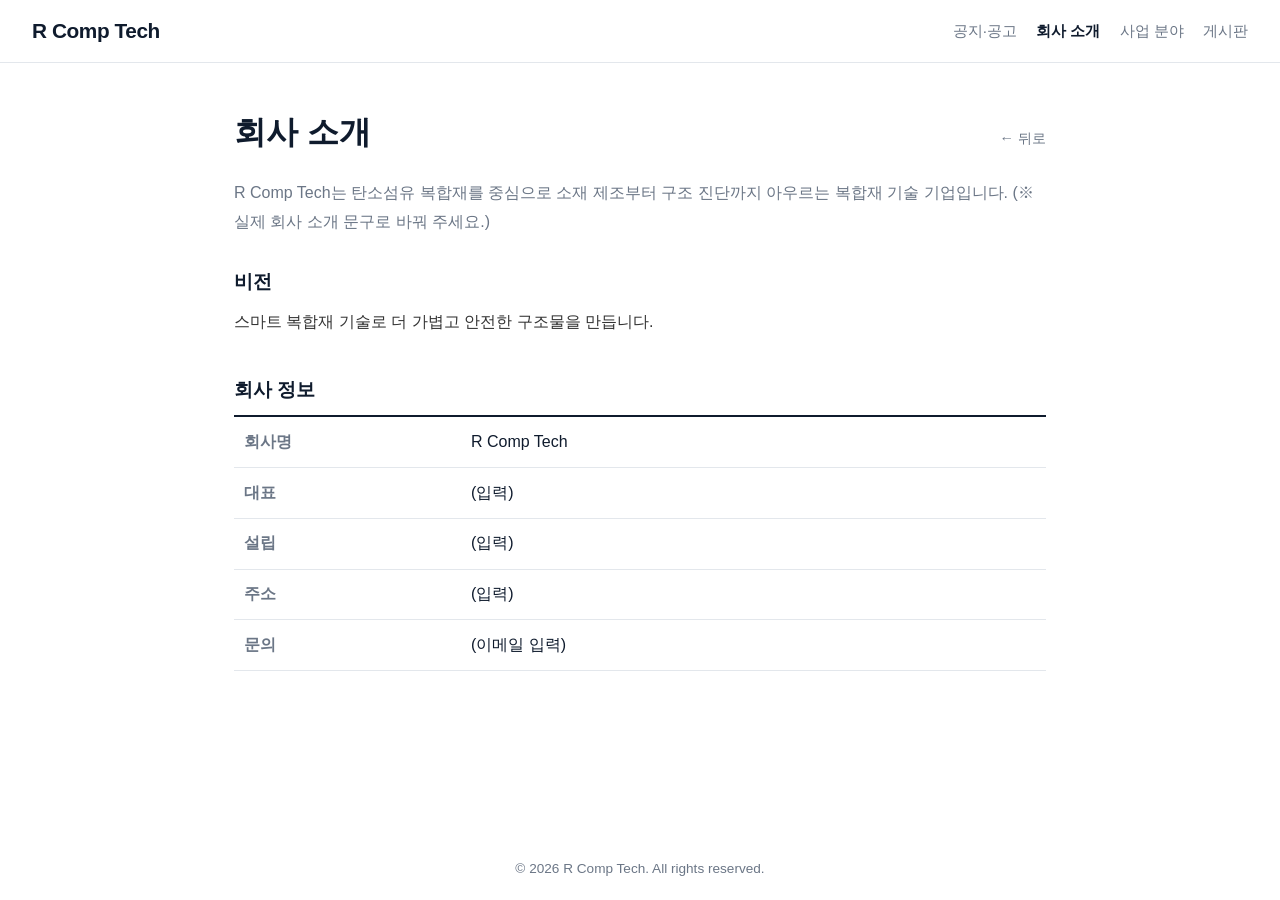
==== about.html @ 7653baba "Add files via upload" ====
<!DOCTYPE html>
<html lang="ko">
<head>
  <meta charset="UTF-8">
  <meta name="viewport" content="width=device-width, initial-scale=1.0">
  <title>회사 소개 | R Comp Tech</title>
  <link rel="stylesheet" href="style.css">
</head>
<body>
  <header class="topbar">
    <a class="logo" href="index.html">R Comp Tech</a>
    <nav class="topnav">
      <a href="notice.html">공지·공고</a>
      <a href="about.html" class="current">회사 소개</a>
      <a href="business.html">사업 분야</a>
      <a href="board.html">게시판</a>
    </nav>
  </header>

  <main class="container">
    <div class="page-head">
      <h2 class="page-title">회사 소개</h2>
      <a class="back-link" href="index.html" onclick="if (history.length > 1 && document.referrer) { history.back(); return false; }">← 뒤로</a>
    </div>
    <p class="page-lead">
      R Comp Tech는 탄소섬유 복합재를 중심으로 소재 제조부터 구조 진단까지 아우르는 복합재 기술 기업입니다.
      (※ 실제 회사 소개 문구로 바꿔 주세요.)
    </p>

    <section class="section">
      <h3>비전</h3>
      <p>스마트 복합재 기술로 더 가볍고 안전한 구조물을 만듭니다.</p>
    </section>

    <section class="section">
      <h3>회사 정보</h3>
      <table class="info-table">
        <tr><th>회사명</th><td>R Comp Tech</td></tr>
        <tr><th>대표</th><td>(입력)</td></tr>
        <tr><th>설립</th><td>(입력)</td></tr>
        <tr><th>주소</th><td>(입력)</td></tr>
        <tr><th>문의</th><td>(이메일 입력)</td></tr>
      </table>
    </section>
  </main>

  <footer class="footer">© <span id="year"></span> R Comp Tech. All rights reserved.</footer>
  <script>document.getElementById('year').textContent = new Date().getFullYear();</script>
</body>
</html>
---- style.css ----
:root {
  --ink: #0f1b2d;
  --muted: #6b7686;
  --line: #e3e7ec;
  --accent: #1f5eff;
  --bg: #ffffff;
}

* { box-sizing: border-box; margin: 0; padding: 0; }

body {
  font-family: "Pretendard", -apple-system, BlinkMacSystemFont, "Apple SD Gothic Neo",
               "Noto Sans KR", "Malgun Gothic", sans-serif;
  color: var(--ink);
  background: var(--bg);
  min-height: 100vh;
  display: flex;
  flex-direction: column;
}

a { color: inherit; text-decoration: none; }

/* ---------- 메인 ---------- */
.home .hero {
  flex: 1;
  display: flex;
  flex-direction: column;
  align-items: center;
  justify-content: center;
  text-align: center;
  padding: 2rem;
}

.brand {
  font-size: clamp(3rem, 11vw, 8rem);
  font-weight: 900;
  letter-spacing: -0.03em;
  line-height: 1;
}

.tagline {
  margin-top: 1rem;
  color: var(--muted);
  font-size: clamp(0.95rem, 2vw, 1.15rem);
  letter-spacing: 0.02em;
}

.hero-links { margin-top: 3rem; }

.btn {
  display: inline-block;
  padding: 0.9rem 1.8rem;
  border: 2px solid var(--ink);
  border-radius: 999px;
  font-weight: 700;
  transition: background 0.2s, color 0.2s;
}
.btn:hover { background: var(--ink); color: #fff; }

/* ---------- 상단바 ---------- */
.topbar {
  padding: 1.2rem 2rem;
  border-bottom: 1px solid var(--line);
}
.logo { font-weight: 900; font-size: 1.3rem; letter-spacing: -0.02em; }

/* ---------- 공지 페이지 ---------- */
.container {
  flex: 1;
  width: 100%;
  max-width: 860px;
  margin: 0 auto;
  padding: 3rem 1.5rem;
}

.page-head {
  display: flex;
  justify-content: space-between;
  align-items: baseline;
  gap: 1rem;
  margin-bottom: 1.5rem;
}
.page-title { font-size: 2rem; font-weight: 800; }
.back-link {
  flex-shrink: 0;
  font-size: 0.9rem;
  color: var(--muted);
  white-space: nowrap;
}
.back-link:hover { color: var(--ink); }

.tabs { display: flex; gap: 0.5rem; margin-bottom: 1.5rem; }
.tab {
  padding: 0.45rem 1.1rem;
  border: 1px solid var(--line);
  background: #fff;
  border-radius: 999px;
  cursor: pointer;
  font: inherit;
  color: var(--muted);
}
.tab.active { background: var(--ink); color: #fff; border-color: var(--ink); }

.notice-list { list-style: none; border-top: 2px solid var(--ink); }
.notice { border-bottom: 1px solid var(--line); }

.notice-head {
  width: 100%;
  display: flex;
  align-items: center;
  gap: 1rem;
  padding: 1.1rem 0.5rem;
  background: none;
  border: none;
  font: inherit;
  color: inherit;
  text-align: left;
  cursor: pointer;
}
.notice-head:hover .notice-title { color: var(--accent); }

.badge {
  flex-shrink: 0;
  font-size: 0.8rem;
  font-weight: 700;
  padding: 0.2rem 0.6rem;
  border-radius: 4px;
  background: #eef1f5;
}
.badge-alt { background: #e6edff; color: var(--accent); }

.notice-title { flex: 1; font-weight: 600; }
.notice-date { color: var(--muted); font-size: 0.9rem; flex-shrink: 0; }

.notice-body {
  padding: 0 0.5rem 1.4rem 0.5rem;
  color: #333;
  line-height: 1.75;
  white-space: pre-line;
}

.empty { padding: 2rem 0; text-align: center; color: var(--muted); }

/* ---------- 푸터 ---------- */
.footer {
  text-align: center;
  padding: 1.5rem;
  font-size: 0.85rem;
  color: var(--muted);
}

@media (max-width: 560px) {
  .notice-head { flex-wrap: wrap; gap: 0.5rem; }
  .notice-date { width: 100%; }
}

/* ---------- 메인 2×2 메뉴 ---------- */
.menu-grid {
  margin-top: 3rem;
  width: 100%;
  max-width: 640px;
  display: grid;
  grid-template-columns: repeat(2, 1fr);
  gap: 1rem;
}

.menu-card {
  display: flex;
  flex-direction: column;
  align-items: flex-start;
  gap: 0.6rem;
  padding: 1.6rem 1.5rem;
  border: 2px solid var(--ink);
  border-radius: 14px;
  text-align: left;
  transition: background 0.2s, color 0.2s, transform 0.2s;
}
.menu-card:hover { background: var(--ink); color: #fff; transform: translateY(-3px); }

.menu-title { font-size: 1.25rem; font-weight: 800; }
.menu-arrow { align-self: flex-end; font-size: 1.2rem; font-weight: 700; }

/* ---------- 하위 페이지 공통 ---------- */
.page-lead { color: var(--muted); line-height: 1.8; margin-bottom: 2rem; }
.section { margin-bottom: 2.5rem; }
.section h3 { font-size: 1.2rem; font-weight: 800; margin-bottom: 0.8rem; }
.section p, .section li { line-height: 1.8; color: #333; }
.section ul { padding-left: 1.2rem; }

.card-grid { display: grid; grid-template-columns: repeat(2, 1fr); gap: 1rem; }
.info-card { border: 1px solid var(--line); border-radius: 12px; padding: 1.4rem; }
.info-card h4 { font-size: 1.05rem; font-weight: 800; margin-bottom: 0.5rem; }
.info-card p { color: var(--muted); line-height: 1.7; font-size: 0.95rem; }

.info-table { width: 100%; border-collapse: collapse; border-top: 2px solid var(--ink); }
.info-table th, .info-table td { padding: 0.9rem 0.6rem; border-bottom: 1px solid var(--line); text-align: left; }
.info-table th { width: 28%; color: var(--muted); font-weight: 600; }

.topbar { display: flex; justify-content: space-between; align-items: center; flex-wrap: wrap; gap: 0.8rem; }
.topnav { display: flex; gap: 1.2rem; font-size: 0.95rem; }
.topnav a { color: var(--muted); }
.topnav a:hover, .topnav a.current { color: var(--ink); font-weight: 700; }

@media (max-width: 560px) {
  .menu-grid { gap: 0.7rem; }
  .menu-card { padding: 1.2rem 1rem; }
  .menu-title { font-size: 1.05rem; }
  .card-grid { grid-template-columns: 1fr; }
}
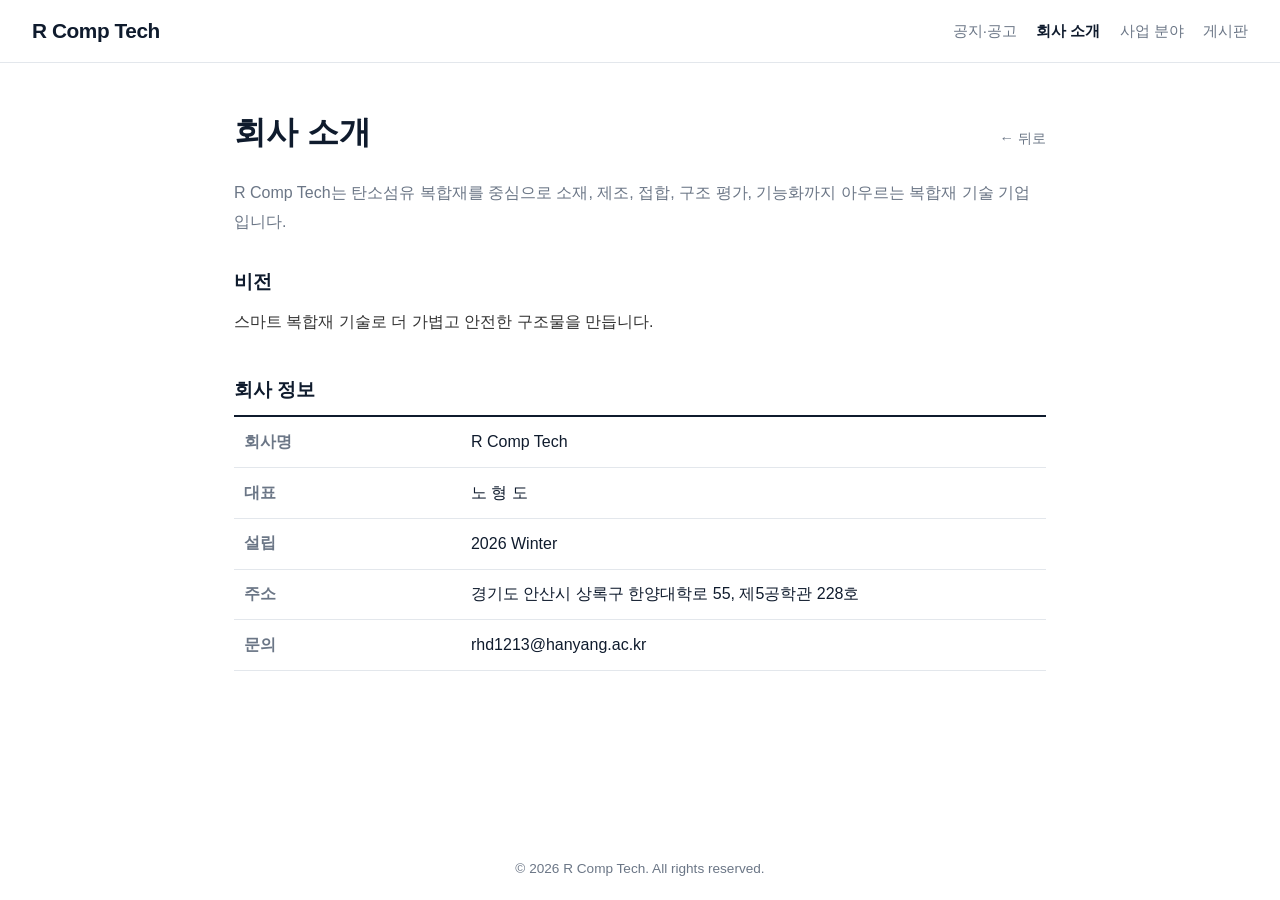
==== commit 7475855e: "Update about.html" ====
--- a/about.html
+++ b/about.html
@@ -23,8 +23,8 @@
       <a class="back-link" href="index.html" onclick="if (history.length > 1 && document.referrer) { history.back(); return false; }">← 뒤로</a>
     </div>
     <p class="page-lead">
-      R Comp Tech는 탄소섬유 복합재를 중심으로 소재 제조부터 구조 진단까지 아우르는 복합재 기술 기업입니다.
-      (※ 실제 회사 소개 문구로 바꿔 주세요.)
+      R Comp Tech는 탄소섬유 복합재를 중심으로 소재, 제조, 접합, 구조 평가, 기능화까지 아우르는 복합재 기술 기업입니다.
+      
     </p>
 
     <section class="section">
@@ -36,10 +36,10 @@
       <h3>회사 정보</h3>
       <table class="info-table">
         <tr><th>회사명</th><td>R Comp Tech</td></tr>
-        <tr><th>대표</th><td>(입력)</td></tr>
-        <tr><th>설립</th><td>(입력)</td></tr>
-        <tr><th>주소</th><td>(입력)</td></tr>
-        <tr><th>문의</th><td>(이메일 입력)</td></tr>
+        <tr><th>대표</th><td> 노 형 도 </td></tr>
+        <tr><th>설립</th><td> 2026 Winter </td></tr>
+        <tr><th>주소</th><td> 경기도 안산시 상록구 한양대학로 55, 제5공학관 228호</td></tr>
+        <tr><th>문의</th><td> rhd1213@hanyang.ac.kr </td></tr>
       </table>
     </section>
   </main>
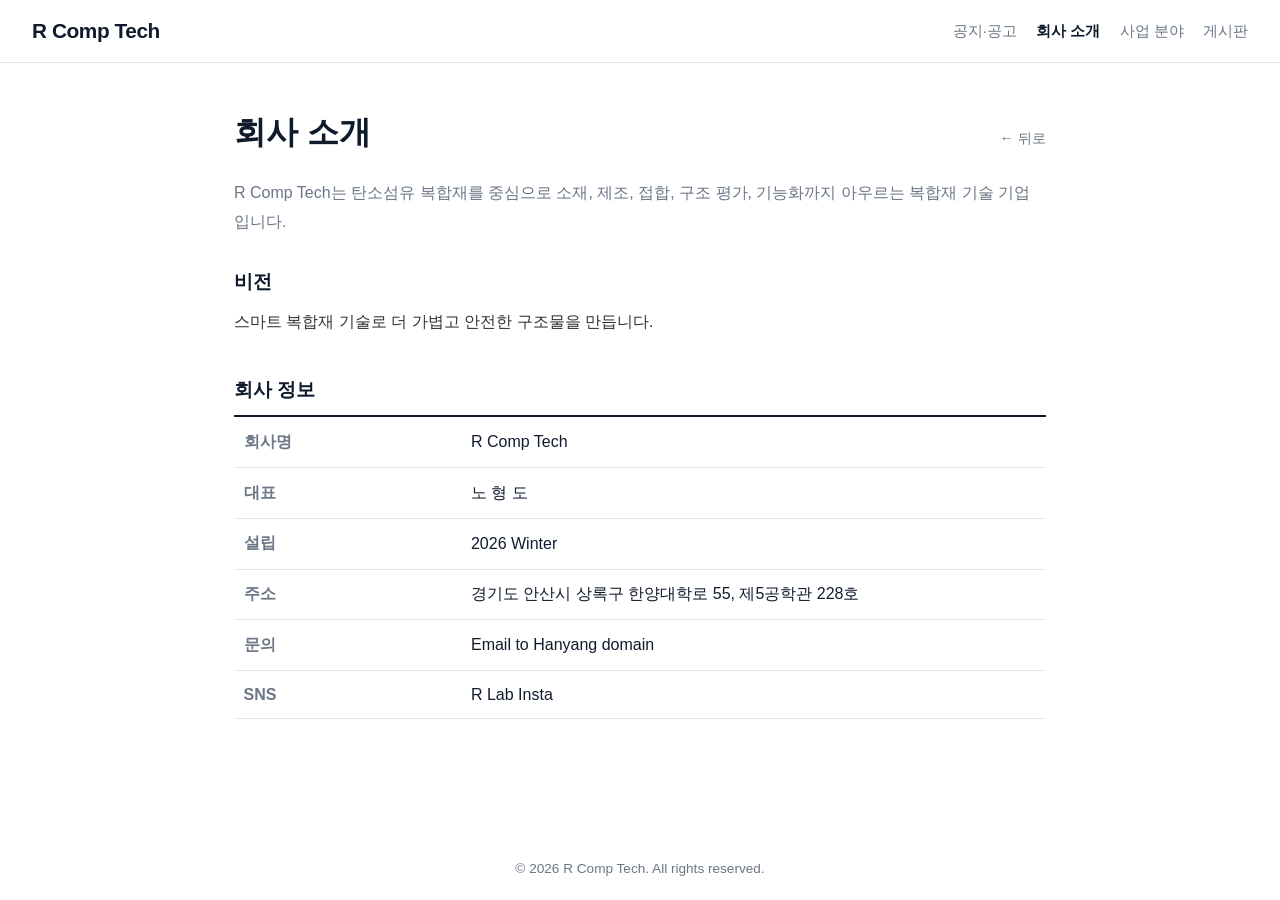
==== commit b461a895: "Update about.html" ====
--- a/about.html
+++ b/about.html
@@ -39,7 +39,9 @@
         <tr><th>대표</th><td> 노 형 도 </td></tr>
         <tr><th>설립</th><td> 2026 Winter </td></tr>
         <tr><th>주소</th><td> 경기도 안산시 상록구 한양대학로 55, 제5공학관 228호</td></tr>
-        <tr><th>문의</th><td> rhd1213@hanyang.ac.kr </td></tr>
+        <tr><th>문의</th><td><a href="mailto:rhd1213@hanyang.ac.kr"> Email to Hanyang domain </a></td></tr>
+        <tr><th>SNS</th><td><a href="https://www.instagram.com/r_lab_official/" target="_blank" rel="noopener">R Lab Insta</a></td></tr>
+
       </table>
     </section>
   </main>
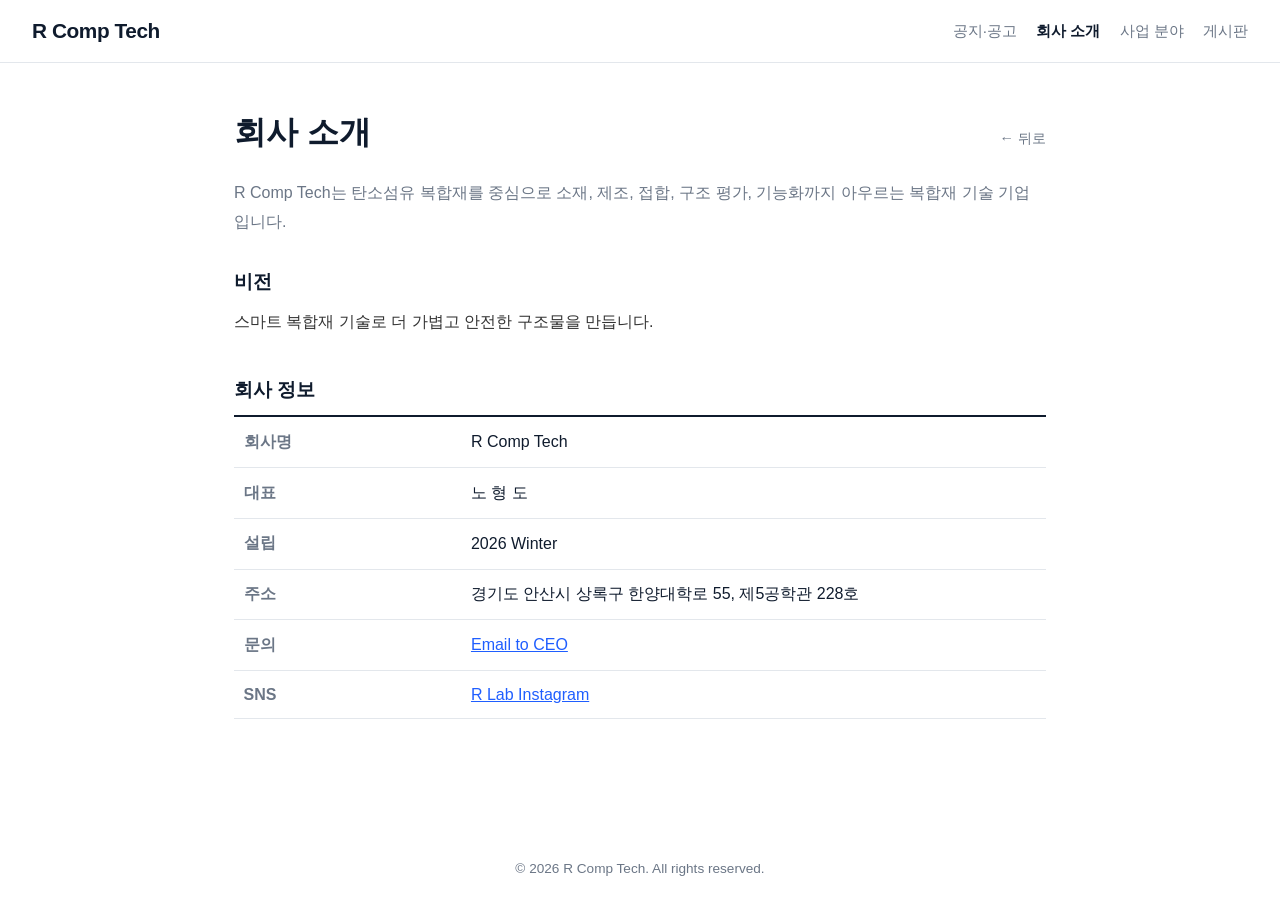
==== commit 2203b32e: "Update contact information and SNS links" ====
--- a/about.html
+++ b/about.html
@@ -39,8 +39,8 @@
         <tr><th>대표</th><td> 노 형 도 </td></tr>
         <tr><th>설립</th><td> 2026 Winter </td></tr>
         <tr><th>주소</th><td> 경기도 안산시 상록구 한양대학로 55, 제5공학관 228호</td></tr>
-        <tr><th>문의</th><td><a href="mailto:rhd1213@hanyang.ac.kr"> Email to Hanyang domain </a></td></tr>
-        <tr><th>SNS</th><td><a href="https://www.instagram.com/r_lab_official/" target="_blank" rel="noopener">R Lab Insta</a></td></tr>
+        <tr><th>문의</th><td><a href="mailto:rhd1213@hanyang.ac.kr"> Email to CEO </a></td></tr>
+        <tr><th>SNS</th><td><a href="https://www.instagram.com/r_lab_official/" target="_blank" rel="noopener">R Lab Instagram</a></td></tr>
 
       </table>
     </section>
--- a/style.css
+++ b/style.css
@@ -207,3 +207,5 @@
   .menu-title { font-size: 1.05rem; }
   .card-grid { grid-template-columns: 1fr; }
 }
+
+.info-table a { color: var(--accent); text-decoration: underline; }
